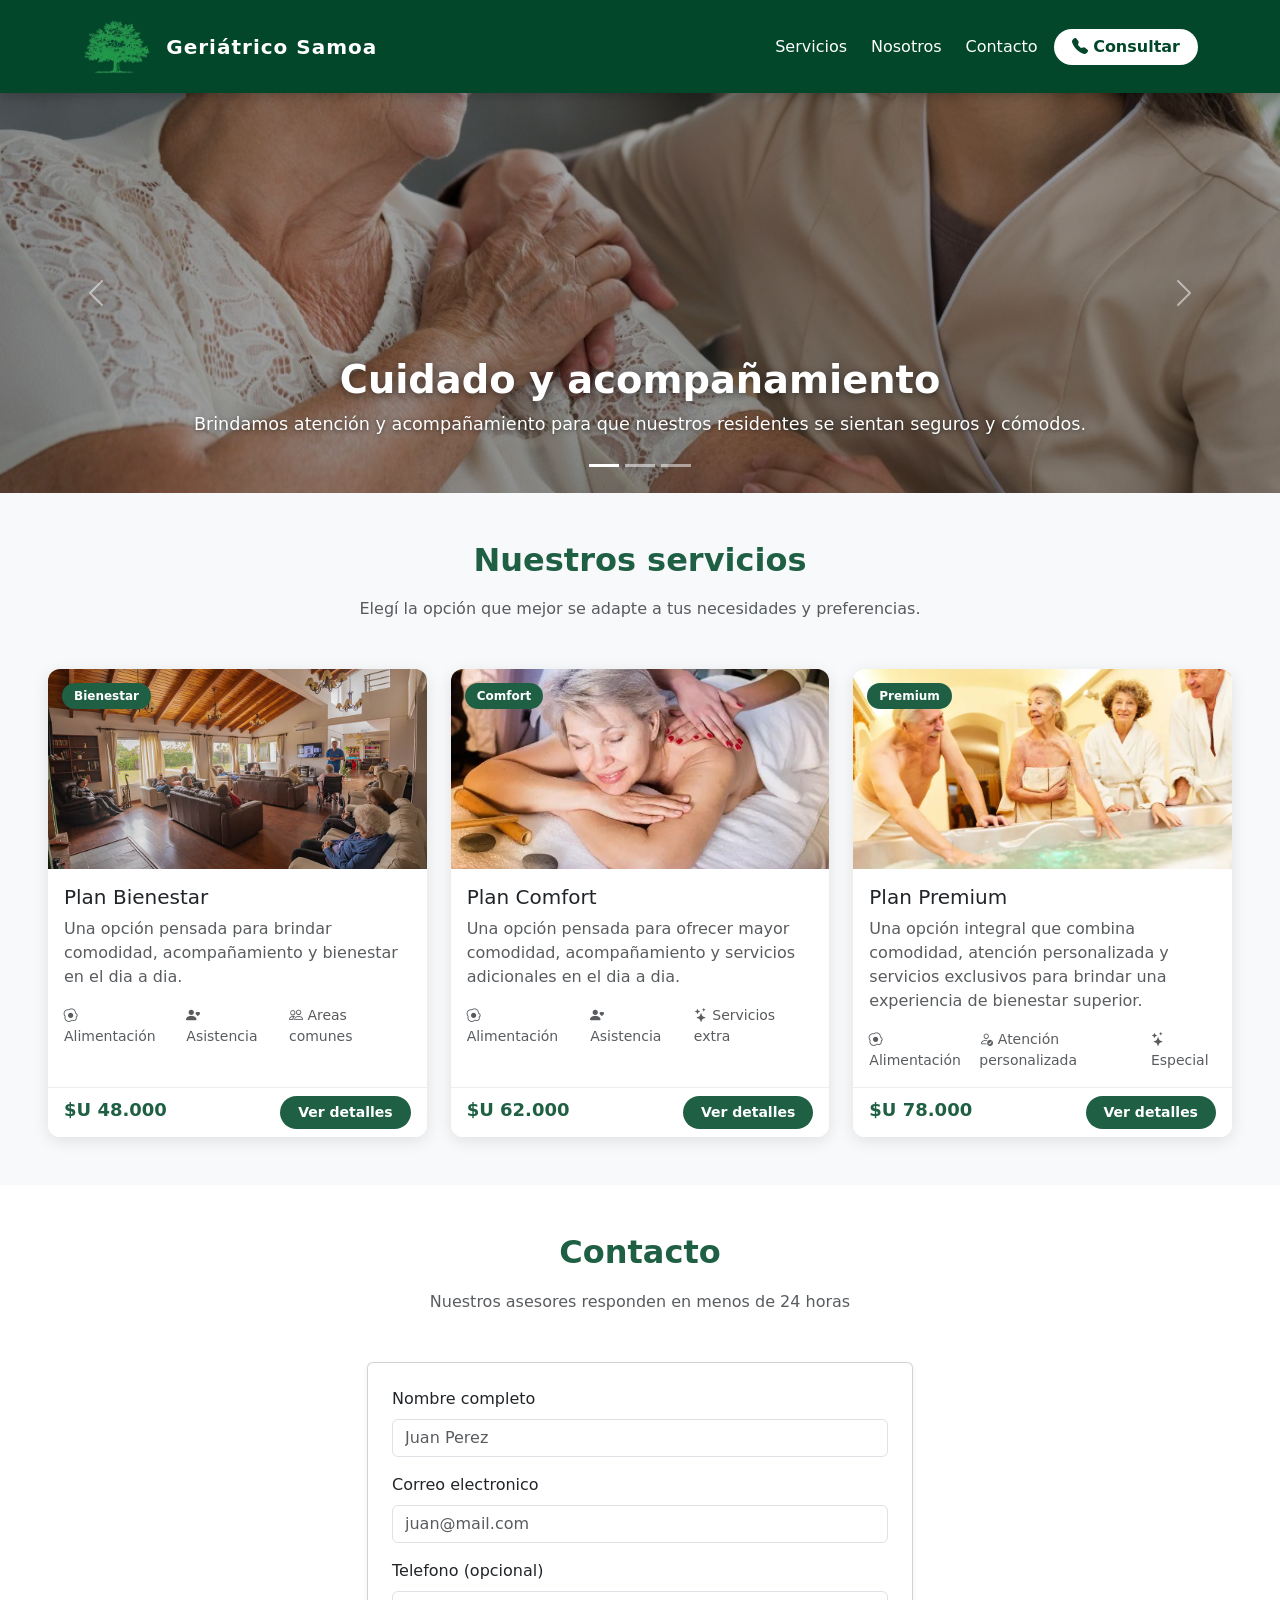
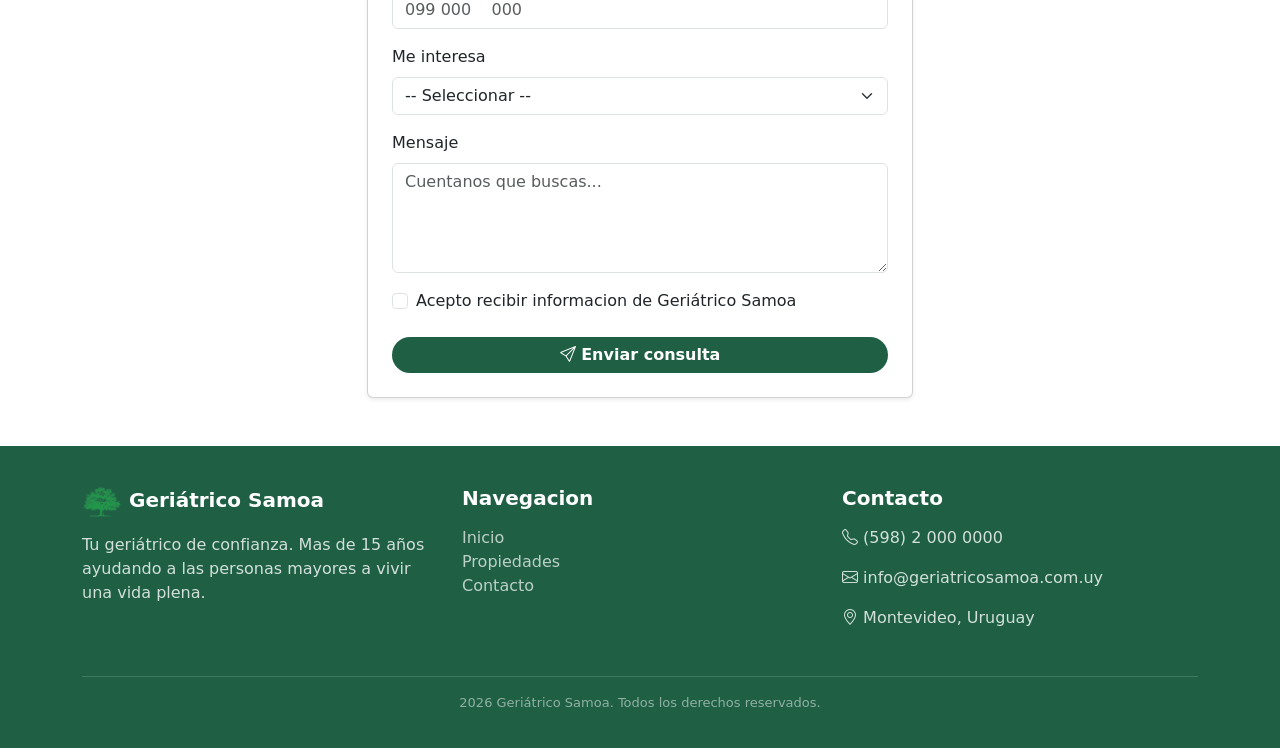
==== index.html @ 7df767c7 "Add files via upload" ====
<!DOCTYPE html>
<html lang="es">
<head>
<meta charset="UTF-8">
<meta name="viewport" content="width=device-width, initial-scale=1">
<title>Geriátrico Samoa</title>
<!-- Bootstrap CSS (CDN) -->
<link
href="https://cdn.jsdelivr.net/npm/bootstrap@5.3.8/dist/css/bootstrap.min.css"
rel="stylesheet"
integrity="sha384-
sRIl4kxILFvY47J16cr9ZwB07vP4J8+LH7qKQnuqkuIAvNWLzeN8tE5YBujZqJLB"
crossorigin="anonymous">
<!-- Bootstrap Icons (CDN) -->

<link href="https://cdn.jsdelivr.net/npm/bootstrap-icons@1.11.3/font/bootstrap-
icons.css"

rel="stylesheet">
<!-- CSS personalizado (siempre DESPUES de Bootstrap) -->
<link rel="stylesheet" href="css/estilos.css">
</head>
<body>
<!-- ==================== NAVBAR ==================== -->

<nav class="navbar navbar-expand-lg navbar-dark" id="navbar-inmo">
    <div class="container">

        <!-- Logo: permanece en la página actual -->
        <a class="navbar-brand d-flex align-items-center" href="#">
            <img src="img/logo-claro.png"
                 alt="Logo de Geriátrico Samoa"
                 class="logo-empresa">
            <span class="nombre-empresa">Geriátrico Samoa</span>
        </a>

        <!-- Botón para celulares -->
        <button class="navbar-toggler" type="button"
                data-bs-toggle="collapse"
                data-bs-target="#menuPrincipal"
                aria-controls="menuPrincipal"
                aria-expanded="false"
                aria-label="Abrir menú">
            <span class="navbar-toggler-icon"></span>
        </button>

        <!-- Enlaces -->
        <div class="collapse navbar-collapse" id="menuPrincipal">
            <ul class="navbar-nav ms-auto align-items-center gap-2">

                <li class="nav-item">
                    <a class="nav-link" href="#propiedades">Servicios</a>
                </li>

                <li class="nav-item">
                    <a class="nav-link" href="../nosotros/nosotros.html">Nosotros</a>
                </li>

                <li class="nav-item">
                    <a class="nav-link" href="#contacto">Contacto</a>
                </li>

                <li class="nav-item">
                    <a class="btn btn-consultar" href="#contacto">
                        <i class="bi bi-telephone-fill"></i> Consultar
                    </a>
                </li>

            </ul>
        </div>

    </div>
</nav>
<!-- ==================== CAROUSEL ==================== -->
<section id="inicio">

    <div id="carruselInmo" class="carousel slide" data-bs-ride="carousel" data-bs-interval="4500">

        <!-- Indicadores -->
        <div class="carousel-indicators">
            <button data-bs-target="#carruselInmo" data-bs-slide-to="0" class="active"></button>
            <button data-bs-target="#carruselInmo" data-bs-slide-to="1"></button>
            <button data-bs-target="#carruselInmo" data-bs-slide-to="2"></button>
        </div>

        <!-- Diapositivas -->
        <div class="carousel-inner">

            <!-- Primera imagen -->
            <div class="carousel-item active">
                <img src="img/cuidadora.jpg" class="d-block w-100"
                     alt="Cuidado y acompañamiento">

                <div class="carousel-caption d-none d-md-block">
                    <h2>Cuidado y acompañamiento</h2>
                    <p>Brindamos atención y acompañamiento para que nuestros residentes se sientan seguros y cómodos.</p>
                </div>
            </div>

            <!-- Segunda imagen -->
            <div class="carousel-item">
                <img src="img/comedor.jpg" class="d-block w-100"
                     alt="Alimentación y bienestar">

                <div class="carousel-caption d-none d-md-block">
                    <h2>Alimentación y bienestar</h2>
                    <p>Una alimentación equilibrada y espacios agradables forman parte del bienestar de nuestros residentes.</p>
                </div>
            </div>

            <!-- Tercera imagen -->
            <div class="carousel-item">
                <img src="img/deporte.jpg" class="d-block w-100"
                     alt="Actividades y recreación">

                <div class="carousel-caption d-none d-md-block">
                    <h2>Actividades y recreación</h2>
                    <p>Promovemos momentos de entretenimiento, participación y encuentro para disfrutar y compartir.</p>
                </div>
            </div>

        </div>

        <!-- Flecha anterior -->
        <button class="carousel-control-prev" data-bs-target="#carruselInmo" data-bs-slide="prev">
            <span class="carousel-control-prev-icon"></span>
        </button>

        <!-- Flecha siguiente -->
        <button class="carousel-control-next" data-bs-target="#carruselInmo" data-bs-slide="next">
            <span class="carousel-control-next-icon"></span>
        </button>

    </div>

</section>
<!-- ==================== Servicios ==================== -->
<section id="propiedades" class="py-5 seccion-gris">
    <div class="container-fluid px-5 cards-container">
    <div class="text-center mb-5">
    <h2 class="seccion-titulo">Nuestros servicios</h2>
    <p class="text-muted">Elegí la opción que mejor se adapte a tus necesidades y preferencias.</p>
    </div>
    <div class="row row-cols-1 row-cols-md-3 g-4">
    <!-- CARD 1 -->
    <div class="col">
    <div class="card card-propiedad h-100">
    <img src="img/sala de estar.jpg" class="card-img-top" alt="Espacio comun del Geriatrico Samoa">
    <span class="badge-tipo">Bienestar</span>
    <div class="card-body">
    <h5 class="card-title">Plan Bienestar</h5>
    <p class="card-text text-muted">Una opción pensada para brindar comodidad, acompañamiento y bienestar en el dia a dia.</p>
    <div class="d-flex gap-3 text-muted small mt-2">
    <span><i class="bi bi-egg-fried"></i> Alimentación</span>
    <span><i class="bi bi-person-heart"></i> Asistencia</span>
    <span><i class="bi bi-people"></i> Areas comunes</span>
    </div>
    </div>
    
    <div class="card-footer d-flex justify-content-between align-items-
    center">
    
    
    <span class="precio-card">$U 48.000</span>
    <button class="btn btn-sm btn-verde"
    data-bs-toggle="modal" data-bs-target="#modalPropiedad"
    data-nombre="Plan Bienestar" data-precio="$U 48.000"
    data-desc="Plan pensado para brindar comodidad y acompañamiento diario, incluyendo alimentación, asistencia y acceso a espacios comunes y actividades rcreativas."
    onclick="abrirModal(this)">Ver detalles</button>
    </div>
    </div>
    </div>
    <!-- CARD 2 -->
    <div class="col">
    <div class="card card-propiedad h-100">
    <img src="img/masajes.jpg" class="card-img-top"
    alt="Apartamento Centro">
    <span class="badge-tipo badge-comfort">Comfort</span>
    <div class="card-body">
    <h5 class="card-title">Plan Comfort</h5>
    <p class="card-text text-muted">Una opción pensada para ofrecer mayor comodidad, acompañamiento y servicios adicionales en el dia a dia.</p>
    <div class="d-flex gap-3 text-muted small mt-2">
    <span><i class="bi bi-egg-fried"></i> Alimentación</span>
    <span><i class="bi bi-person-heart"></i> Asistencia</span>
    <span><i class="bi bi-stars"></i> Servicios extra</span>
    </div>
    </div>
    
    <div class="card-footer d-flex justify-content-between align-items-
    center">
    
    <span class="precio-card">$U 62.000</span>
    <button class="btn btn-sm btn-verde"
    data-bs-toggle="modal" data-bs-target="#modalPropiedad"
    data-nombre="Plan Comfort" data-precio="$U 62.000"
    data-desc="Plan pensado para brindar mayor comodidad y acompañamiento diario. Incluye alimentación, asistencia, acceso a áreas comunes y servicios adicionales como masajes, actividades de bienestar y mayor atención personalizada."
    onclick="abrirModal(this)">Ver detalles</button>
    </div>
    </div>
    </div>
    <!-- CARD 3 -->
    <div class="col">
    <div class="card card-propiedad h-100">
    <img src="img/spa.jpg" class="card-img-top"
    alt="Plan Premium">
    <span class="badge-tipo badge-premium">Premium</span>
    <div class="card-body">
    <h5 class="card-title">Plan Premium</h5>
    <p class="card-text text-muted">Una opción integral que combina comodidad, atención personalizada y servicios exclusivos para brindar una experiencia de bienestar superior.</p>
    <div class="d-flex gap-3 text-muted small mt-2">
    <span><i class="bi bi-egg-fried"></i> Alimentación</span>
    <span><i class="bi bi-person-check"></i> Atención personalizada</span>
    <span><i class="bi bi-stars"></i> Especial</span>
    </div>
    </div>
    
    <div class="card-footer d-flex justify-content-between align-items-
    center">
    
    <span class="precio-card">$U 78.000</span>
    <button class="btn btn-sm btn-verde"
    data-bs-toggle="modal" data-bs-target="#modalPropiedad"
    
   
    data-nombre="Plan Premium" data-precio="$U 78.000"
    data-desc="Plan integral pensado para brindar el máximo nivel de comodidad y atención. Incluye alimentación, asistencia y atención personalizada, junto con servicios de bienestar, mayor acompañamiento y beneficios exclusivos."
    onclick="abrirModal(this)">Ver detalles</button>
    </div>
    </div>
    </div>
    </div>
    </div>
    </section>
<!-- ==================== CONTACTO ==================== -->
<section id="contacto" class="py-5">
    <div class="container">
    <div class="text-center mb-5">
    <h2 class="seccion-titulo">Contacto</h2>
    <p class="text-muted">Nuestros asesores responden en menos de 24 horas</p>
    </div>
    <div class="row justify-content-center">
    <div class="col-md-8 col-lg-6">
    <div class="card shadow-sm p-4">
    <form id="formContacto" class="needs-validation" novalidate>
    <div class="mb-3">
    <label for="nombre" class="form-label">Nombre completo</label>
    <input type="text" id="nombre" name="nombre"
    class="form-control" placeholder="Juan Perez" required>
    <div class="invalid-feedback">Por favor ingresa tu nombre.</div>
    </div>
    <div class="mb-3">
    <label for="email" class="form-label">Correo electronico</label>
    <input type="email" id="email" name="email"
    class="form-control" placeholder="juan@mail.com" required>
    <div class="invalid-feedback">Ingresa un email valido.</div>
    </div>
    <div class="mb-3">
    
    <label for="tel" class="form-label">Telefono <span class="text-
    muted">(opcional)</span></label>
    
    <input type="tel" id="tel" class="form-control" placeholder="099 000
    000">
    </div>
    <div class="mb-3">
    <label for="tipo" class="form-label">Me interesa</label>
    <select id="tipo" name="tipo" class="form-select" required>
    <option value="">-- Seleccionar --</option>
    <option value="casa">Plan Bienestar</option>
    <option value="apto">Plan Comfort</option>
    <option value="terreno">Plan Premium</option>
    </select>
    <div class="invalid-feedback">Selecciona una opcion.</div>
    </div>
    <div class="mb-3">
    <label for="mensaje" class="form-label">Mensaje</label>
    <textarea id="mensaje" name="mensaje" class="form-control"
    rows="4" placeholder="Cuentanos que buscas..."
    required></textarea>
    <div class="invalid-feedback">Por favor escribe tu mensaje.</div>
    </div>
    <div class="mb-4 form-check">
    <input type="checkbox" id="aceptar" class="form-check-input" required>
    <label for="aceptar" class="form-check-label">
    Acepto recibir informacion de Geriátrico Samoa
    </label>
    <div class="invalid-feedback">Debes aceptar para continuar.</div>
    </div>
    <button type="submit" class="btn btn-verde w-100">
    <i class="bi bi-send"></i> Enviar consulta
    </button>
    </form>
    </div>
    </div>
    </div>
    
    
    </div>
    </section>
    <script>
    const form = document.getElementById('formContacto');
    form.addEventListener('submit', function(e) {
    e.preventDefault();
    if (!form.checkValidity()) {
    form.classList.add('was-validated');
    } else {
    alert('Consulta enviada. Nos comunicamos pronto.');
    form.reset();
    form.classList.remove('was-validated');
    }
    });
    </script>
<!-- ==================== FOOTER ==================== -->
<footer class="footer-inmo">
    <div class="container">
    <div class="row g-4">
    <div class="col-md-4">
   <h5>
    <img src="img/logo-claro.png" style="width: 40px" >
    Geriátrico Samoa
   </h5>
    <p>Tu geriátrico de confianza. Mas de 15 años ayudando a las personas mayores a vivir una vida plena.</p>
    </div>
    <div class="col-md-4">
    <h5>Navegacion</h5>
    <ul class="list-unstyled">
    <li><a href="#inicio">Inicio</a></li>
    <li><a href="#propiedades">Propiedades</a></li>
    <li><a href="#contacto">Contacto</a></li>
    </ul>
    </div>
    <div class="col-md-4">
    <h5>Contacto</h5>
    <p><i class="bi bi-telephone"></i> (598) 2 000 0000</p>
    <p><i class="bi bi-envelope"></i> info@geriatricosamoa.com.uy</p>
    <p><i class="bi bi-geo-alt"></i> Montevideo, Uruguay</p>
    </div>
    </div>
    <div class="footer-copy">
    <p>2026 Geriátrico Samoa. Todos los derechos reservados.</p>
    </div>
    </div>
    </footer>

<!-- Aqui van los componentes (pasos siguientes) -->
<!-- Bootstrap JS (CDN) - siempre antes del </body> -->
<script
src="https://cdn.jsdelivr.net/npm/bootstrap@5.3.8/dist/js/bootstrap.bundle.min.js"
integrity="sha384-
FKyoEForCGlyvwx9Hj09JcYn3nv7wiPVlz7YYwJrWVcXK/BmnVDxM+D2scQbITxI"
crossorigin="anonymous"></script>
<!-- ==================== MODAL ==================== -->
<div class="modal fade" id="modalPropiedad" tabindex="-1">
    <div class="modal-dialog modal-dialog-centered">
    <div class="modal-content">
    <div class="modal-header modal-header-custom">
    <h5 class="modal-title" id="modalNombre">Nombre de la propiedad</h5>
    <button type="button" class="btn-close btn-close-white"
    data-bs-dismiss="modal"></button>
    </div>
    <div class="modal-body">
    <p class="modal-precio" id="modalPrecio">U$S 0</p>
    <p id="modalDesc">Descripcion de la propiedad.</p>
    <hr>
    <p class="text-muted small">
    <i class="bi bi-info-circle"></i>
    Completar el formulario de contacto para recibir mas informacion.
    </p>
    </div>
    <div class="modal-footer">
    <button type="button" class="btn btn-cerrar"
    data-bs-dismiss="modal">Cerrar</button>
    <a href="#contacto" class="btn btn-verde" data-bs-dismiss="modal" onclick="irAContacto(event)">
    <i class="bi bi-envelope"></i> Consultar ahora
    </a>
    </div>
    
    
    </div>
    </div>
    </div>
    <script>
    function abrirModal(btn) {
    document.getElementById('modalNombre').textContent = btn.dataset.nombre;
    document.getElementById('modalPrecio').textContent = btn.dataset.precio;
    document.getElementById('modalDesc').textContent = btn.dataset.desc;
    }
    </script>
	<script>
function irAContacto(event) {
    event.preventDefault();

    const modal = document.getElementById('modalPropiedad');
    const formulario = document.getElementById('contacto');

    bootstrap.Modal.getInstance(modal)?.hide();

    modal.addEventListener('hidden.bs.modal', function() {
        formulario.scrollIntoView({ behavior: 'smooth' });
        history.replaceState(null, '', '#contacto');
    }, { once: true });
}
</script>
</body>
</html>
---- css/estilos.css ----
/* =========================================
InmoHogar - Estilos personalizados
(siempre van debajo de Bootstrap)
========================================= */
/* ---- VARIABLES DE COLOR ---- */
:root {
    --color-primario: #1f6045; /* verde */
    --color-dorado: #c9a227; /* dorado */
    --color-texto: #2c2c2c;
    --color-fondo: #f8f9fa;
    }
    /* ---- NAVBAR ---- */
    #navbar-inmo {
    background-color: rgb(2, 71, 42);
    padding: 14px 0;
    box-shadow: 0 2px 12px rgba(0,0,0,0.25);
    position: sticky;
    top: 0;
    z-index: 1000;
    }
    .logo-empresa {
        height: 55px;
        width: auto;
        object-fit: contain;
    }
	.nombre-empresa {
    color: white;
    font-size: 1.25rem;
    font-weight: 700;
    letter-spacing: 1px;
    margin-left: 14px;
    white-space: nowrap;
}
    #navbar-inmo .nav-link {
    color: white;
    font-weight: 500;
    transition: color 0.2s;
    }
    #navbar-inmo .nav-link:hover { 
        color: #F1E6C8;
		}
    /* Boton dorado personalizado */
    .btn-dorado {
    background-color: var(--color-dorado);
    color: white;
    font-weight: 600;
    border-radius: 20px;
    padding: 6px 18px;
    border: none;
    transition: background-color 0.2s, transform 0.2s;
}
    .btn-dorado:hover {
    
    
    background-color: #a88020;
    color: white;
    transform: translateY(-1px);
}
.btn-verde {
    background-color: var(--color-primario);
    color: white;
    font-weight: 600;
    border-radius: 20px;
    padding: 6px 18px;
    border: none;
    transition: background-color 0.2s, transform 0.2s;
}

.btn-verde:hover {
    background-color: #174a35;
    color: white;
    transform: translateY(-1px);
}
	.btn-consultar {
    background-color: white;
    color: #02472a;
    font-weight: 600;
    border-radius: 20px;
    padding: 6px 18px;
    border: none;
    transition: background-color 0.2s, transform 0.2s;
}

.btn-consultar:hover {
    background-color: #eeeeee;
    color: #02472a;
    transform: translateY(-2px);
}
    /* ---- CAROUSEL ---- */
.carousel-item img {
    height: 400px;
    object-fit: cover;
    object-position: center 50%;
    filter: brightness(0.65);
    }
    .carousel-caption h2 {
    font-size: 2.4rem;
    font-weight: 800;
    text-shadow: 0 2px 8px rgba(0,0,0,0.5);
    }
    .carousel-caption p {
    font-size: 1.1rem;
    text-shadow: 0 1px 4px rgba(0,0,0,0.5);
    }
    /* ---- SECCIONES ---- */
.seccion-gris { background-color: var(--color-fondo); }
.seccion-titulo {
font-size: 2rem; font-weight: 700;
color: var(--color-primario);
position: relative; display: inline-block; padding-bottom: 10px;
}
.cards-container {
    max-width: 1400px;
}

/* ---- CARDS ---- */
.card-propiedad {
border: none; border-radius: 12px; overflow: hidden;
box-shadow: 0 4px 16px rgba(0,0,0,0.10);
transition: transform 0.25s, box-shadow 0.25s;
position: relative;
}
.card-propiedad:hover {
transform: translateY(-6px);
box-shadow: 0 12px 28px rgba(0,0,0,0.18);
}
.card-propiedad .card-img-top { height: 200px; object-fit: cover; }
.badge-tipo {
position: absolute; top: 14px; left: 14px;
background-color: var(--color-primario); color: white;
padding: 4px 12px; border-radius: 20px;
font-size: 12px; font-weight: 600;
}
.badge-apto { background-color: #2e7d32; }
.badge-comfort { 
    background-color: var(--color-primario) !important; 
}
.badge-premium {
   background-color: var(--color-primario) !important;
   }


.precio-card { font-size: 18px; font-weight: 700; color: var(--color-primario); }
.card-footer { background-color: white; border-top: 1px solid #eee; }
/* ---- MODAL ---- */
.modal-header-custom {
    background-color: var(--color-primario);
    color: white;
    }
    .modal-precio {
    font-size: 24px; font-weight: 700;
    color: var(--color-primario); margin-bottom: 12px;
    }
	.modal-header-custom {
    background-color: var(--color-primario);
    color: white;
}

.modal-precio {
    font-size: 24px;
    font-weight: 700;
    color: var(--color-primario);
    margin-bottom: 12px;
}

/* Botón Cerrar del modal */
.btn-cerrar {
    background-color: white;
    color: var(--color-primario);
    border: 1px solid var(--color-primario);
    font-weight: 600;
    border-radius: 20px;
    padding: 6px 18px;
    transition: background-color 0.2s, transform 0.2s;
}

.btn-cerrar:hover {
    background-color: #f1f1f1;
    color: var(--color-primario);
}
/* ---- FORMULARIO ---- */
.form-control:focus, .form-select:focus {
    border-color: var(--color-primario);
    box-shadow: 0 0 0 0.2rem rgba(26, 58, 92, 0.2);
    }
    /* ---- FOOTER ---- */
.footer-inmo {
    background-color: var(--color-primario);
    color: rgba(255,255,255,0.8);
    padding: 40px 0 20px;
}

.footer-inmo h5 {
    color: white;
    font-weight: 700;
    margin-bottom: 16px;
}

.footer-inmo a {
    color: rgba(255,255,255,0.7);
    text-decoration: none;
    transition: color 0.2s;
}

.footer-inmo a:hover {
    color: var(--color-dorado);
}

.footer-copy {
    border-top: 1px solid rgba(255,255,255,0.15);
    padding-top: 16px;
    margin-top: 30px;
    text-align: center;
    font-size: 13px;
    color: rgba(255,255,255,0.5);
}
	/* ---- BOTÓN CONSULTAR DEL NAVBAR ---- */

#navbar-inmo .btn-consultar {
    background-color: #ffffff !important;
    color: #02472a !important;
    font-weight: 600;
    border-radius: 20px;
    padding: 6px 18px;
    border: none;
    transition: background-color 0.2s ease, transform 0.2s ease;
}

#navbar-inmo .btn-consultar i {
    color: #02472a !important;
}

#navbar-inmo .btn-consultar:hover {
    background-color: #eeeeee !important;
    color: #02472a !important;
    transform: translateY(-2px);
}

#navbar-inmo .btn-consultar:hover i {
    color: #02472a !important;
}
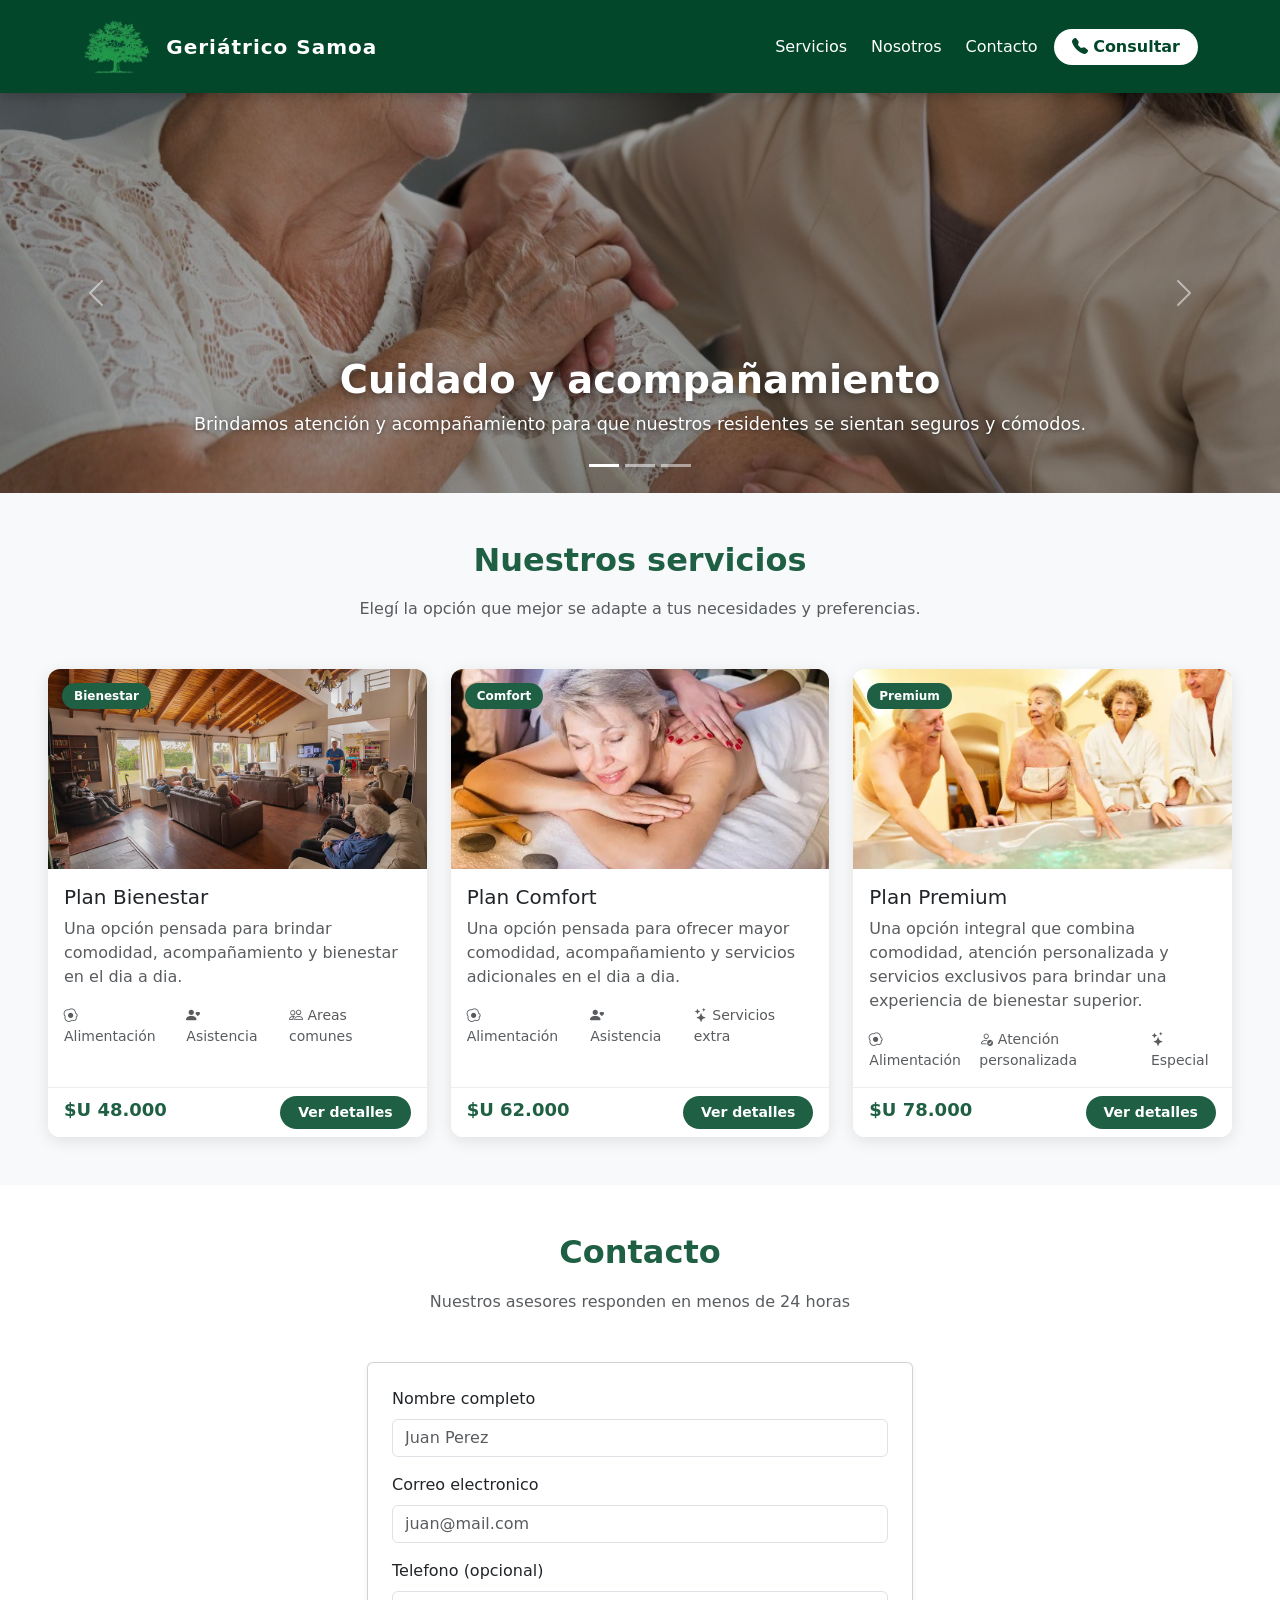
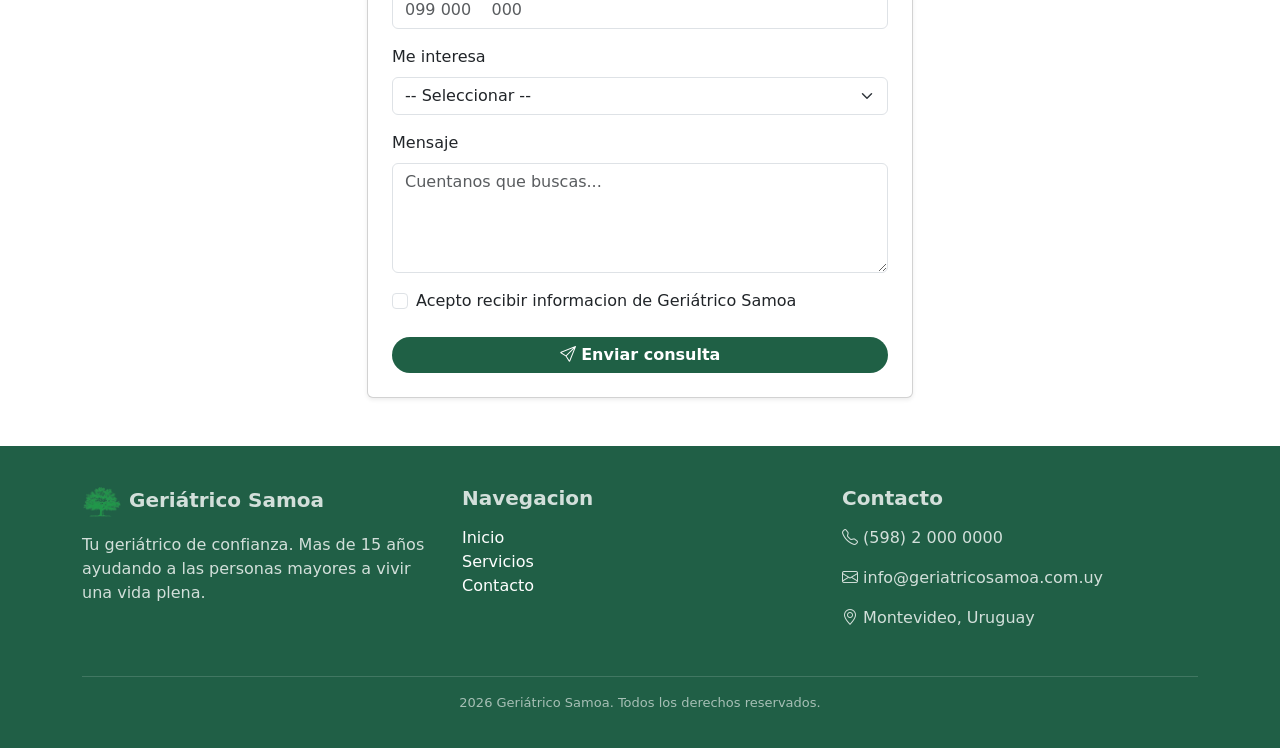
==== commit 168c4ca4: "Nueva web ahora si" ====
--- a/index.html
+++ b/index.html
@@ -1,405 +1,388 @@
 <!DOCTYPE html>
 <html lang="es">
+
 <head>
-<meta charset="UTF-8">
-<meta name="viewport" content="width=device-width, initial-scale=1">
-<title>Geriátrico Samoa</title>
-<!-- Bootstrap CSS (CDN) -->
-<link
-href="https://cdn.jsdelivr.net/npm/bootstrap@5.3.8/dist/css/bootstrap.min.css"
-rel="stylesheet"
-integrity="sha384-
-sRIl4kxILFvY47J16cr9ZwB07vP4J8+LH7qKQnuqkuIAvNWLzeN8tE5YBujZqJLB"
-crossorigin="anonymous">
-<!-- Bootstrap Icons (CDN) -->
-
-<link href="https://cdn.jsdelivr.net/npm/bootstrap-icons@1.11.3/font/bootstrap-
-icons.css"
-
-rel="stylesheet">
-<!-- CSS personalizado (siempre DESPUES de Bootstrap) -->
-<link rel="stylesheet" href="css/estilos.css">
+    <meta charset="UTF-8">
+    <meta name="viewport" content="width=device-width, initial-scale=1">
+    <title>Geriátrico Samoa</title>
+    <!-- Bootstrap CSS (CDN) -->
+    <link href="https://cdn.jsdelivr.net/npm/bootstrap@5.3.8/dist/css/bootstrap.min.css" rel="stylesheet" integrity="sha384-
+sRIl4kxILFvY47J16cr9ZwB07vP4J8+LH7qKQnuqkuIAvNWLzeN8tE5YBujZqJLB" crossorigin="anonymous">
+    <!-- Bootstrap Icons (CDN) -->
+
+    <link href="https://cdn.jsdelivr.net/npm/bootstrap-icons@1.11.3/font/bootstrap-
+icons.css" rel="stylesheet">
+    <!-- CSS personalizado (siempre DESPUES de Bootstrap) -->
+    <link rel="stylesheet" href="css/estilos.css">
 </head>
+
 <body>
-<!-- ==================== NAVBAR ==================== -->
-
-<nav class="navbar navbar-expand-lg navbar-dark" id="navbar-inmo">
-    <div class="container">
-
-        <!-- Logo: permanece en la página actual -->
-        <a class="navbar-brand d-flex align-items-center" href="#">
-            <img src="img/logo-claro.png"
-                 alt="Logo de Geriátrico Samoa"
-                 class="logo-empresa">
-            <span class="nombre-empresa">Geriátrico Samoa</span>
-        </a>
-
-        <!-- Botón para celulares -->
-        <button class="navbar-toggler" type="button"
-                data-bs-toggle="collapse"
-                data-bs-target="#menuPrincipal"
-                aria-controls="menuPrincipal"
-                aria-expanded="false"
-                aria-label="Abrir menú">
-            <span class="navbar-toggler-icon"></span>
-        </button>
-
-        <!-- Enlaces -->
-        <div class="collapse navbar-collapse" id="menuPrincipal">
-            <ul class="navbar-nav ms-auto align-items-center gap-2">
-
-                <li class="nav-item">
-                    <a class="nav-link" href="#propiedades">Servicios</a>
-                </li>
-
-                <li class="nav-item">
-                    <a class="nav-link" href="../nosotros/nosotros.html">Nosotros</a>
-                </li>
-
-                <li class="nav-item">
-                    <a class="nav-link" href="#contacto">Contacto</a>
-                </li>
-
-                <li class="nav-item">
-                    <a class="btn btn-consultar" href="#contacto">
-                        <i class="bi bi-telephone-fill"></i> Consultar
-                    </a>
-                </li>
-
-            </ul>
-        </div>
-
-    </div>
-</nav>
-<!-- ==================== CAROUSEL ==================== -->
-<section id="inicio">
-
-    <div id="carruselInmo" class="carousel slide" data-bs-ride="carousel" data-bs-interval="4500">
-
-        <!-- Indicadores -->
-        <div class="carousel-indicators">
-            <button data-bs-target="#carruselInmo" data-bs-slide-to="0" class="active"></button>
-            <button data-bs-target="#carruselInmo" data-bs-slide-to="1"></button>
-            <button data-bs-target="#carruselInmo" data-bs-slide-to="2"></button>
-        </div>
-
-        <!-- Diapositivas -->
-        <div class="carousel-inner">
-
-            <!-- Primera imagen -->
-            <div class="carousel-item active">
-                <img src="img/cuidadora.jpg" class="d-block w-100"
-                     alt="Cuidado y acompañamiento">
-
-                <div class="carousel-caption d-none d-md-block">
-                    <h2>Cuidado y acompañamiento</h2>
-                    <p>Brindamos atención y acompañamiento para que nuestros residentes se sientan seguros y cómodos.</p>
-                </div>
-            </div>
-
-            <!-- Segunda imagen -->
-            <div class="carousel-item">
-                <img src="img/comedor.jpg" class="d-block w-100"
-                     alt="Alimentación y bienestar">
-
-                <div class="carousel-caption d-none d-md-block">
-                    <h2>Alimentación y bienestar</h2>
-                    <p>Una alimentación equilibrada y espacios agradables forman parte del bienestar de nuestros residentes.</p>
-                </div>
-            </div>
-
-            <!-- Tercera imagen -->
-            <div class="carousel-item">
-                <img src="img/deporte.jpg" class="d-block w-100"
-                     alt="Actividades y recreación">
-
-                <div class="carousel-caption d-none d-md-block">
-                    <h2>Actividades y recreación</h2>
-                    <p>Promovemos momentos de entretenimiento, participación y encuentro para disfrutar y compartir.</p>
-                </div>
-            </div>
-
-        </div>
-
-        <!-- Flecha anterior -->
-        <button class="carousel-control-prev" data-bs-target="#carruselInmo" data-bs-slide="prev">
-            <span class="carousel-control-prev-icon"></span>
-        </button>
-
-        <!-- Flecha siguiente -->
-        <button class="carousel-control-next" data-bs-target="#carruselInmo" data-bs-slide="next">
-            <span class="carousel-control-next-icon"></span>
-        </button>
-
-    </div>
-
-</section>
-<!-- ==================== Servicios ==================== -->
-<section id="propiedades" class="py-5 seccion-gris">
-    <div class="container-fluid px-5 cards-container">
-    <div class="text-center mb-5">
-    <h2 class="seccion-titulo">Nuestros servicios</h2>
-    <p class="text-muted">Elegí la opción que mejor se adapte a tus necesidades y preferencias.</p>
-    </div>
-    <div class="row row-cols-1 row-cols-md-3 g-4">
-    <!-- CARD 1 -->
-    <div class="col">
-    <div class="card card-propiedad h-100">
-    <img src="img/sala de estar.jpg" class="card-img-top" alt="Espacio comun del Geriatrico Samoa">
-    <span class="badge-tipo">Bienestar</span>
-    <div class="card-body">
-    <h5 class="card-title">Plan Bienestar</h5>
-    <p class="card-text text-muted">Una opción pensada para brindar comodidad, acompañamiento y bienestar en el dia a dia.</p>
-    <div class="d-flex gap-3 text-muted small mt-2">
-    <span><i class="bi bi-egg-fried"></i> Alimentación</span>
-    <span><i class="bi bi-person-heart"></i> Asistencia</span>
-    <span><i class="bi bi-people"></i> Areas comunes</span>
-    </div>
-    </div>
-    
-    <div class="card-footer d-flex justify-content-between align-items-
+    <!-- ==================== NAVBAR ==================== -->
+
+    <nav class="navbar navbar-expand-lg navbar-dark" id="navbar-inmo">
+        <div class="container">
+
+            <!-- Logo: permanece en la página actual -->
+            <a class="navbar-brand d-flex align-items-center" href="#">
+                <img src="img/logo-claro.png" alt="Logo de Geriátrico Samoa" class="logo-empresa">
+                <span class="nombre-empresa">Geriátrico Samoa</span>
+            </a>
+
+            <!-- Botón para celulares -->
+            <button class="navbar-toggler" type="button" data-bs-toggle="collapse" data-bs-target="#menuPrincipal"
+                aria-controls="menuPrincipal" aria-expanded="false" aria-label="Abrir menú">
+                <span class="navbar-toggler-icon"></span>
+            </button>
+
+            <!-- Enlaces -->
+            <div class="collapse navbar-collapse" id="menuPrincipal">
+                <ul class="navbar-nav ms-auto align-items-center gap-2">
+
+                    <li class="nav-item">
+                        <a class="nav-link" href="#servicios">Servicios</a>
+                    </li>
+
+                    <li class="nav-item">
+                        <a class="nav-link" href="../geriatrico/nosotros.html">Nosotros</a>
+                    </li>
+
+                    <li class="nav-item">
+                        <a class="nav-link" href="#contacto">Contacto</a>
+                    </li>
+
+                    <li class="nav-item">
+                        <a class="btn btn-consultar" href="#contacto">
+                            <i class="bi bi-telephone-fill"></i> Consultar
+                        </a>
+                    </li>
+
+                </ul>
+            </div>
+
+        </div>
+    </nav>
+    <!-- ==================== CAROUSEL ==================== -->
+    <section id="inicio">
+
+        <div id="carruselInmo" class="carousel slide" data-bs-ride="carousel" data-bs-interval="4500">
+
+            <!-- Indicadores -->
+            <div class="carousel-indicators">
+                <button data-bs-target="#carruselInmo" data-bs-slide-to="0" class="active"></button>
+                <button data-bs-target="#carruselInmo" data-bs-slide-to="1"></button>
+                <button data-bs-target="#carruselInmo" data-bs-slide-to="2"></button>
+            </div>
+
+            <!-- Diapositivas -->
+            <div class="carousel-inner">
+
+                <!-- Primera imagen -->
+                <div class="carousel-item active">
+                    <img src="img/cuidadora.jpg" class="d-block w-100" alt="Cuidado y acompañamiento">
+
+                    <div class="carousel-caption d-none d-md-block">
+                        <h2>Cuidado y acompañamiento</h2>
+                        <p>Brindamos atención y acompañamiento para que nuestros residentes se sientan seguros y
+                            cómodos.</p>
+                    </div>
+                </div>
+
+                <!-- Segunda imagen -->
+                <div class="carousel-item">
+                    <img src="img/comedor.jpg" class="d-block w-100" alt="Alimentación y bienestar">
+
+                    <div class="carousel-caption d-none d-md-block">
+                        <h2>Alimentación y bienestar</h2>
+                        <p>Una alimentación equilibrada y espacios agradables forman parte del bienestar de nuestros
+                            residentes.</p>
+                    </div>
+                </div>
+
+                <!-- Tercera imagen -->
+                <div class="carousel-item">
+                    <img src="img/deporte.jpg" class="d-block w-100" alt="Actividades y recreación">
+
+                    <div class="carousel-caption d-none d-md-block">
+                        <h2>Actividades y recreación</h2>
+                        <p>Promovemos momentos de entretenimiento, participación y encuentro para disfrutar y compartir.
+                        </p>
+                    </div>
+                </div>
+
+            </div>
+
+            <!-- Flecha anterior -->
+            <button class="carousel-control-prev" data-bs-target="#carruselInmo" data-bs-slide="prev">
+                <span class="carousel-control-prev-icon"></span>
+            </button>
+
+            <!-- Flecha siguiente -->
+            <button class="carousel-control-next" data-bs-target="#carruselInmo" data-bs-slide="next">
+                <span class="carousel-control-next-icon"></span>
+            </button>
+
+        </div>
+
+    </section>
+    <!-- ==================== Servicios ==================== -->
+    <section id="servicios" class="py-5 seccion-gris">
+        <div class="container-fluid px-5 cards-container">
+            <div class="text-center mb-5">
+                <h2 class="seccion-titulo">Nuestros servicios</h2>
+                <p class="text-muted">Elegí la opción que mejor se adapte a tus necesidades y preferencias.</p>
+            </div>
+            <div class="row row-cols-1 row-cols-md-3 g-4">
+                <!-- CARD 1 -->
+                <div class="col">
+                    <div class="card card-propiedad h-100">
+                        <img src="img/sala de estar.jpg" class="card-img-top" alt="Espacio comun del Geriatrico Samoa">
+                        <span class="badge-tipo">Bienestar</span>
+                        <div class="card-body">
+                            <h5 class="card-title">Plan Bienestar</h5>
+                            <p class="card-text text-muted">Una opción pensada para brindar comodidad, acompañamiento y
+                                bienestar en el dia a dia.</p>
+                            <div class="d-flex gap-3 text-muted small mt-2">
+                                <span><i class="bi bi-egg-fried"></i> Alimentación</span>
+                                <span><i class="bi bi-person-heart"></i> Asistencia</span>
+                                <span><i class="bi bi-people"></i> Areas comunes</span>
+                            </div>
+                        </div>
+
+                        <div class="card-footer d-flex justify-content-between align-items-
     center">
-    
-    
-    <span class="precio-card">$U 48.000</span>
-    <button class="btn btn-sm btn-verde"
-    data-bs-toggle="modal" data-bs-target="#modalPropiedad"
-    data-nombre="Plan Bienestar" data-precio="$U 48.000"
-    data-desc="Plan pensado para brindar comodidad y acompañamiento diario, incluyendo alimentación, asistencia y acceso a espacios comunes y actividades rcreativas."
-    onclick="abrirModal(this)">Ver detalles</button>
-    </div>
-    </div>
-    </div>
-    <!-- CARD 2 -->
-    <div class="col">
-    <div class="card card-propiedad h-100">
-    <img src="img/masajes.jpg" class="card-img-top"
-    alt="Apartamento Centro">
-    <span class="badge-tipo badge-comfort">Comfort</span>
-    <div class="card-body">
-    <h5 class="card-title">Plan Comfort</h5>
-    <p class="card-text text-muted">Una opción pensada para ofrecer mayor comodidad, acompañamiento y servicios adicionales en el dia a dia.</p>
-    <div class="d-flex gap-3 text-muted small mt-2">
-    <span><i class="bi bi-egg-fried"></i> Alimentación</span>
-    <span><i class="bi bi-person-heart"></i> Asistencia</span>
-    <span><i class="bi bi-stars"></i> Servicios extra</span>
-    </div>
-    </div>
-    
-    <div class="card-footer d-flex justify-content-between align-items-
+
+
+                            <span class="precio-card">$U 48.000</span>
+                            <button class="btn btn-sm btn-verde" data-bs-toggle="modal" data-bs-target="#modalPropiedad"
+                                data-nombre="Plan Bienestar" data-precio="$U 48.000"
+                                data-desc="Plan pensado para brindar comodidad y acompañamiento diario, incluyendo alimentación, asistencia y acceso a espacios comunes y actividades rcreativas."
+                                onclick="abrirModal(this)">Ver detalles</button>
+                        </div>
+                    </div>
+                </div>
+                <!-- CARD 2 -->
+                <div class="col">
+                    <div class="card card-propiedad h-100">
+                        <img src="img/masajes.jpg" class="card-img-top" alt="Apartamento Centro">
+                        <span class="badge-tipo badge-comfort">Comfort</span>
+                        <div class="card-body">
+                            <h5 class="card-title">Plan Comfort</h5>
+                            <p class="card-text text-muted">Una opción pensada para ofrecer mayor comodidad,
+                                acompañamiento y servicios adicionales en el dia a dia.</p>
+                            <div class="d-flex gap-3 text-muted small mt-2">
+                                <span><i class="bi bi-egg-fried"></i> Alimentación</span>
+                                <span><i class="bi bi-person-heart"></i> Asistencia</span>
+                                <span><i class="bi bi-stars"></i> Servicios extra</span>
+                            </div>
+                        </div>
+
+                        <div class="card-footer d-flex justify-content-between align-items-
     center">
-    
-    <span class="precio-card">$U 62.000</span>
-    <button class="btn btn-sm btn-verde"
-    data-bs-toggle="modal" data-bs-target="#modalPropiedad"
-    data-nombre="Plan Comfort" data-precio="$U 62.000"
-    data-desc="Plan pensado para brindar mayor comodidad y acompañamiento diario. Incluye alimentación, asistencia, acceso a áreas comunes y servicios adicionales como masajes, actividades de bienestar y mayor atención personalizada."
-    onclick="abrirModal(this)">Ver detalles</button>
-    </div>
-    </div>
-    </div>
-    <!-- CARD 3 -->
-    <div class="col">
-    <div class="card card-propiedad h-100">
-    <img src="img/spa.jpg" class="card-img-top"
-    alt="Plan Premium">
-    <span class="badge-tipo badge-premium">Premium</span>
-    <div class="card-body">
-    <h5 class="card-title">Plan Premium</h5>
-    <p class="card-text text-muted">Una opción integral que combina comodidad, atención personalizada y servicios exclusivos para brindar una experiencia de bienestar superior.</p>
-    <div class="d-flex gap-3 text-muted small mt-2">
-    <span><i class="bi bi-egg-fried"></i> Alimentación</span>
-    <span><i class="bi bi-person-check"></i> Atención personalizada</span>
-    <span><i class="bi bi-stars"></i> Especial</span>
-    </div>
-    </div>
-    
-    <div class="card-footer d-flex justify-content-between align-items-
+
+                            <span class="precio-card">$U 62.000</span>
+                            <button class="btn btn-sm btn-verde" data-bs-toggle="modal" data-bs-target="#modalPropiedad"
+                                data-nombre="Plan Comfort" data-precio="$U 62.000"
+                                data-desc="Plan pensado para brindar mayor comodidad y acompañamiento diario. Incluye alimentación, asistencia, acceso a áreas comunes y servicios adicionales como masajes, actividades de bienestar y mayor atención personalizada."
+                                onclick="abrirModal(this)">Ver detalles</button>
+                        </div>
+                    </div>
+                </div>
+                <!-- CARD 3 -->
+                <div class="col">
+                    <div class="card card-propiedad h-100">
+                        <img src="img/spa.jpg" class="card-img-top" alt="Plan Premium">
+                        <span class="badge-tipo badge-premium">Premium</span>
+                        <div class="card-body">
+                            <h5 class="card-title">Plan Premium</h5>
+                            <p class="card-text text-muted">Una opción integral que combina comodidad, atención
+                                personalizada y servicios exclusivos para brindar una experiencia de bienestar superior.
+                            </p>
+                            <div class="d-flex gap-3 text-muted small mt-2">
+                                <span><i class="bi bi-egg-fried"></i> Alimentación</span>
+                                <span><i class="bi bi-person-check"></i> Atención personalizada</span>
+                                <span><i class="bi bi-stars"></i> Especial</span>
+                            </div>
+                        </div>
+
+                        <div class="card-footer d-flex justify-content-between align-items-
     center">
-    
-    <span class="precio-card">$U 78.000</span>
-    <button class="btn btn-sm btn-verde"
-    data-bs-toggle="modal" data-bs-target="#modalPropiedad"
-    
-   
-    data-nombre="Plan Premium" data-precio="$U 78.000"
-    data-desc="Plan integral pensado para brindar el máximo nivel de comodidad y atención. Incluye alimentación, asistencia y atención personalizada, junto con servicios de bienestar, mayor acompañamiento y beneficios exclusivos."
-    onclick="abrirModal(this)">Ver detalles</button>
-    </div>
-    </div>
-    </div>
-    </div>
-    </div>
+
+                            <span class="precio-card">$U 78.000</span>
+                            <button class="btn btn-sm btn-verde" data-bs-toggle="modal" data-bs-target="#modalPropiedad"
+                                data-nombre="Plan Premium" data-precio="$U 78.000"
+                                data-desc="Plan integral pensado para brindar el máximo nivel de comodidad y atención. Incluye alimentación, asistencia y atención personalizada, junto con servicios de bienestar, mayor acompañamiento y beneficios exclusivos."
+                                onclick="abrirModal(this)">Ver detalles</button>
+                        </div>
+                    </div>
+                </div>
+            </div>
+        </div>
     </section>
-<!-- ==================== CONTACTO ==================== -->
-<section id="contacto" class="py-5">
-    <div class="container">
-    <div class="text-center mb-5">
-    <h2 class="seccion-titulo">Contacto</h2>
-    <p class="text-muted">Nuestros asesores responden en menos de 24 horas</p>
-    </div>
-    <div class="row justify-content-center">
-    <div class="col-md-8 col-lg-6">
-    <div class="card shadow-sm p-4">
-    <form id="formContacto" class="needs-validation" novalidate>
-    <div class="mb-3">
-    <label for="nombre" class="form-label">Nombre completo</label>
-    <input type="text" id="nombre" name="nombre"
-    class="form-control" placeholder="Juan Perez" required>
-    <div class="invalid-feedback">Por favor ingresa tu nombre.</div>
-    </div>
-    <div class="mb-3">
-    <label for="email" class="form-label">Correo electronico</label>
-    <input type="email" id="email" name="email"
-    class="form-control" placeholder="juan@mail.com" required>
-    <div class="invalid-feedback">Ingresa un email valido.</div>
-    </div>
-    <div class="mb-3">
-    
-    <label for="tel" class="form-label">Telefono <span class="text-
+    <!-- ==================== CONTACTO ==================== -->
+    <section id="contacto" class="py-5">
+        <div class="container">
+            <div class="text-center mb-5">
+                <h2 class="seccion-titulo">Contacto</h2>
+                <p class="text-muted">Nuestros asesores responden en menos de 24 horas</p>
+            </div>
+            <div class="row justify-content-center">
+                <div class="col-md-8 col-lg-6">
+                    <div class="card shadow-sm p-4">
+                        <form id="formContacto" class="needs-validation" novalidate>
+                            <div class="mb-3">
+                                <label for="nombre" class="form-label">Nombre completo</label>
+                                <input type="text" id="nombre" name="nombre" class="form-control"
+                                    placeholder="Juan Perez" required>
+                                <div class="invalid-feedback">Por favor ingresa tu nombre.</div>
+                            </div>
+                            <div class="mb-3">
+                                <label for="email" class="form-label">Correo electronico</label>
+                                <input type="email" id="email" name="email" class="form-control"
+                                    placeholder="juan@mail.com" required>
+                                <div class="invalid-feedback">Ingresa un email valido.</div>
+                            </div>
+                            <div class="mb-3">
+
+                                <label for="tel" class="form-label">Telefono <span class="text-
     muted">(opcional)</span></label>
-    
-    <input type="tel" id="tel" class="form-control" placeholder="099 000
+
+                                <input type="tel" id="tel" class="form-control" placeholder="099 000
     000">
-    </div>
-    <div class="mb-3">
-    <label for="tipo" class="form-label">Me interesa</label>
-    <select id="tipo" name="tipo" class="form-select" required>
-    <option value="">-- Seleccionar --</option>
-    <option value="casa">Plan Bienestar</option>
-    <option value="apto">Plan Comfort</option>
-    <option value="terreno">Plan Premium</option>
-    </select>
-    <div class="invalid-feedback">Selecciona una opcion.</div>
-    </div>
-    <div class="mb-3">
-    <label for="mensaje" class="form-label">Mensaje</label>
-    <textarea id="mensaje" name="mensaje" class="form-control"
-    rows="4" placeholder="Cuentanos que buscas..."
-    required></textarea>
-    <div class="invalid-feedback">Por favor escribe tu mensaje.</div>
-    </div>
-    <div class="mb-4 form-check">
-    <input type="checkbox" id="aceptar" class="form-check-input" required>
-    <label for="aceptar" class="form-check-label">
-    Acepto recibir informacion de Geriátrico Samoa
-    </label>
-    <div class="invalid-feedback">Debes aceptar para continuar.</div>
-    </div>
-    <button type="submit" class="btn btn-verde w-100">
-    <i class="bi bi-send"></i> Enviar consulta
-    </button>
-    </form>
-    </div>
-    </div>
-    </div>
-    
-    
-    </div>
+                            </div>
+                            <div class="mb-3">
+                                <label for="tipo" class="form-label">Me interesa</label>
+                                <select id="tipo" name="tipo" class="form-select" required>
+                                    <option value="">-- Seleccionar --</option>
+                                    <option value="casa">Plan Bienestar</option>
+                                    <option value="apto">Plan Comfort</option>
+                                    <option value="terreno">Plan Premium</option>
+                                </select>
+                                <div class="invalid-feedback">Selecciona una opcion.</div>
+                            </div>
+                            <div class="mb-3">
+                                <label for="mensaje" class="form-label">Mensaje</label>
+                                <textarea id="mensaje" name="mensaje" class="form-control" rows="4"
+                                    placeholder="Cuentanos que buscas..." required></textarea>
+                                <div class="invalid-feedback">Por favor escribe tu mensaje.</div>
+                            </div>
+                            <div class="mb-4 form-check">
+                                <input type="checkbox" id="aceptar" class="form-check-input" required>
+                                <label for="aceptar" class="form-check-label">
+                                    Acepto recibir informacion de Geriátrico Samoa
+                                </label>
+                                <div class="invalid-feedback">Debes aceptar para continuar.</div>
+                            </div>
+                            <button type="submit" class="btn btn-verde w-100">
+                                <i class="bi bi-send"></i> Enviar consulta
+                            </button>
+                        </form>
+                    </div>
+                </div>
+            </div>
+
+
+        </div>
     </section>
     <script>
-    const form = document.getElementById('formContacto');
-    form.addEventListener('submit', function(e) {
-    e.preventDefault();
-    if (!form.checkValidity()) {
-    form.classList.add('was-validated');
-    } else {
-    alert('Consulta enviada. Nos comunicamos pronto.');
-    form.reset();
-    form.classList.remove('was-validated');
-    }
-    });
+        const form = document.getElementById('formContacto');
+        form.addEventListener('submit', function (e) {
+            e.preventDefault();
+            if (!form.checkValidity()) {
+                form.classList.add('was-validated');
+            } else {
+                alert('Consulta enviada. Nos comunicamos pronto.');
+                form.reset();
+                form.classList.remove('was-validated');
+            }
+        });
     </script>
-<!-- ==================== FOOTER ==================== -->
-<footer class="footer-inmo">
-    <div class="container">
-    <div class="row g-4">
-    <div class="col-md-4">
-   <h5>
-    <img src="img/logo-claro.png" style="width: 40px" >
-    Geriátrico Samoa
-   </h5>
-    <p>Tu geriátrico de confianza. Mas de 15 años ayudando a las personas mayores a vivir una vida plena.</p>
-    </div>
-    <div class="col-md-4">
-    <h5>Navegacion</h5>
-    <ul class="list-unstyled">
-    <li><a href="#inicio">Inicio</a></li>
-    <li><a href="#propiedades">Propiedades</a></li>
-    <li><a href="#contacto">Contacto</a></li>
-    </ul>
-    </div>
-    <div class="col-md-4">
-    <h5>Contacto</h5>
-    <p><i class="bi bi-telephone"></i> (598) 2 000 0000</p>
-    <p><i class="bi bi-envelope"></i> info@geriatricosamoa.com.uy</p>
-    <p><i class="bi bi-geo-alt"></i> Montevideo, Uruguay</p>
-    </div>
-    </div>
-    <div class="footer-copy">
-    <p>2026 Geriátrico Samoa. Todos los derechos reservados.</p>
-    </div>
-    </div>
+    <!-- ==================== FOOTER ==================== -->
+    <footer class="footer-inmo">
+        <div class="container">
+            <div class="row g-4">
+                <div class="col-md-4">
+                    <h5>
+                        <img src="img/logo-claro.png" style="width: 40px">
+                        Geriátrico Samoa
+                    </h5>
+                    <p>Tu geriátrico de confianza. Mas de 15 años ayudando a las personas mayores a vivir una vida
+                        plena.</p>
+                </div>
+                <div class="col-md-4">
+                    <h5>Navegacion</h5>
+                    <ul class="list-unstyled">
+                        <li><a href="#inicio">Inicio</a></li>
+                        <li><a href="#servicios">Servicios</a></li>
+                        <li><a href="#contacto">Contacto</a></li>
+                    </ul>
+                </div>
+                <div class="col-md-4">
+                    <h5>Contacto</h5>
+                    <p><i class="bi bi-telephone"></i> (598) 2 000 0000</p>
+                    <p><i class="bi bi-envelope"></i> info@geriatricosamoa.com.uy</p>
+                    <p><i class="bi bi-geo-alt"></i> Montevideo, Uruguay</p>
+                </div>
+            </div>
+            <div class="footer-copy">
+                <p>2026 Geriátrico Samoa. Todos los derechos reservados.</p>
+            </div>
+        </div>
     </footer>
 
-<!-- Aqui van los componentes (pasos siguientes) -->
-<!-- Bootstrap JS (CDN) - siempre antes del </body> -->
-<script
-src="https://cdn.jsdelivr.net/npm/bootstrap@5.3.8/dist/js/bootstrap.bundle.min.js"
-integrity="sha384-
-FKyoEForCGlyvwx9Hj09JcYn3nv7wiPVlz7YYwJrWVcXK/BmnVDxM+D2scQbITxI"
-crossorigin="anonymous"></script>
-<!-- ==================== MODAL ==================== -->
-<div class="modal fade" id="modalPropiedad" tabindex="-1">
-    <div class="modal-dialog modal-dialog-centered">
-    <div class="modal-content">
-    <div class="modal-header modal-header-custom">
-    <h5 class="modal-title" id="modalNombre">Nombre de la propiedad</h5>
-    <button type="button" class="btn-close btn-close-white"
-    data-bs-dismiss="modal"></button>
-    </div>
-    <div class="modal-body">
-    <p class="modal-precio" id="modalPrecio">U$S 0</p>
-    <p id="modalDesc">Descripcion de la propiedad.</p>
-    <hr>
-    <p class="text-muted small">
-    <i class="bi bi-info-circle"></i>
-    Completar el formulario de contacto para recibir mas informacion.
-    </p>
-    </div>
-    <div class="modal-footer">
-    <button type="button" class="btn btn-cerrar"
-    data-bs-dismiss="modal">Cerrar</button>
-    <a href="#contacto" class="btn btn-verde" data-bs-dismiss="modal" onclick="irAContacto(event)">
-    <i class="bi bi-envelope"></i> Consultar ahora
-    </a>
-    </div>
-    
-    
-    </div>
-    </div>
+    <!-- Aqui van los componentes (pasos siguientes) -->
+    <!-- Bootstrap JS (CDN) - siempre antes del </body> -->
+    <script src="https://cdn.jsdelivr.net/npm/bootstrap@5.3.8/dist/js/bootstrap.bundle.min.js" integrity="sha384-
+FKyoEForCGlyvwx9Hj09JcYn3nv7wiPVlz7YYwJrWVcXK/BmnVDxM+D2scQbITxI" crossorigin="anonymous"></script>
+    <!-- ==================== MODAL ==================== -->
+    <div class="modal fade" id="modalPropiedad" tabindex="-1">
+        <div class="modal-dialog modal-dialog-centered">
+            <div class="modal-content">
+                <div class="modal-header modal-header-custom">
+                    <h5 class="modal-title" id="modalNombre">Nombre de la propiedad</h5>
+                    <button type="button" class="btn-close btn-close-white" data-bs-dismiss="modal"></button>
+                </div>
+                <div class="modal-body">
+                    <p class="modal-precio" id="modalPrecio">U$S 0</p>
+                    <p id="modalDesc">Descripcion de la propiedad.</p>
+                    <hr>
+                    <p class="text-muted small">
+                        <i class="bi bi-info-circle"></i>
+                        Completar el formulario de contacto para recibir mas informacion.
+                    </p>
+                </div>
+                <div class="modal-footer">
+                    <button type="button" class="btn btn-cerrar" data-bs-dismiss="modal">Cerrar</button>
+                    <a href="#contacto" class="btn btn-verde" data-bs-dismiss="modal" onclick="irAContacto(event)">
+                        <i class="bi bi-envelope"></i> Consultar ahora
+                    </a>
+                </div>
+
+
+            </div>
+        </div>
     </div>
     <script>
-    function abrirModal(btn) {
-    document.getElementById('modalNombre').textContent = btn.dataset.nombre;
-    document.getElementById('modalPrecio').textContent = btn.dataset.precio;
-    document.getElementById('modalDesc').textContent = btn.dataset.desc;
-    }
+        function abrirModal(btn) {
+            document.getElementById('modalNombre').textContent = btn.dataset.nombre;
+            document.getElementById('modalPrecio').textContent = btn.dataset.precio;
+            document.getElementById('modalDesc').textContent = btn.dataset.desc;
+        }
     </script>
-	<script>
-function irAContacto(event) {
-    event.preventDefault();
-
-    const modal = document.getElementById('modalPropiedad');
-    const formulario = document.getElementById('contacto');
-
-    bootstrap.Modal.getInstance(modal)?.hide();
-
-    modal.addEventListener('hidden.bs.modal', function() {
-        formulario.scrollIntoView({ behavior: 'smooth' });
-        history.replaceState(null, '', '#contacto');
-    }, { once: true });
-}
-</script>
+    <script>
+        function irAContacto(event) {
+            event.preventDefault();
+
+            const modal = document.getElementById('modalPropiedad');
+            const formulario = document.getElementById('contacto');
+
+            bootstrap.Modal.getInstance(modal)?.hide();
+
+            modal.addEventListener('hidden.bs.modal', function () {
+                formulario.scrollIntoView({behavior: 'smooth'});
+                history.replaceState(null, '', '#contacto');
+            }, {once: true});
+        }
+    </script>
 </body>
+
 </html>
--- a/css/estilos.css
+++ b/css/estilos.css
@@ -185,19 +185,19 @@
     }
     /* ---- FOOTER ---- */
 .footer-inmo {
-    background-color: var(--color-primario);
-    color: rgba(255,255,255,0.8);
+    background-color: #205f46;
+    color: rgba(255, 255, 255, 0.8);
     padding: 40px 0 20px;
 }
 
 .footer-inmo h5 {
-    color: white;
+    color: wihte;
     font-weight: 700;
     margin-bottom: 16px;
 }
 
 .footer-inmo a {
-    color: rgba(255,255,255,0.7);
+    color: white;
     text-decoration: none;
     transition: color 0.2s;
 }
@@ -207,12 +207,12 @@
 }
 
 .footer-copy {
-    border-top: 1px solid rgba(255,255,255,0.15);
+    border-top: 1px solid rgba(255, 255, 255, 0.15);
     padding-top: 16px;
     margin-top: 30px;
     text-align: center;
     font-size: 13px;
-    color: rgba(255,255,255,0.5);
+    color: rgba(255, 255, 255, 0.6);
 }
 	/* ---- BOTÓN CONSULTAR DEL NAVBAR ---- */
 
